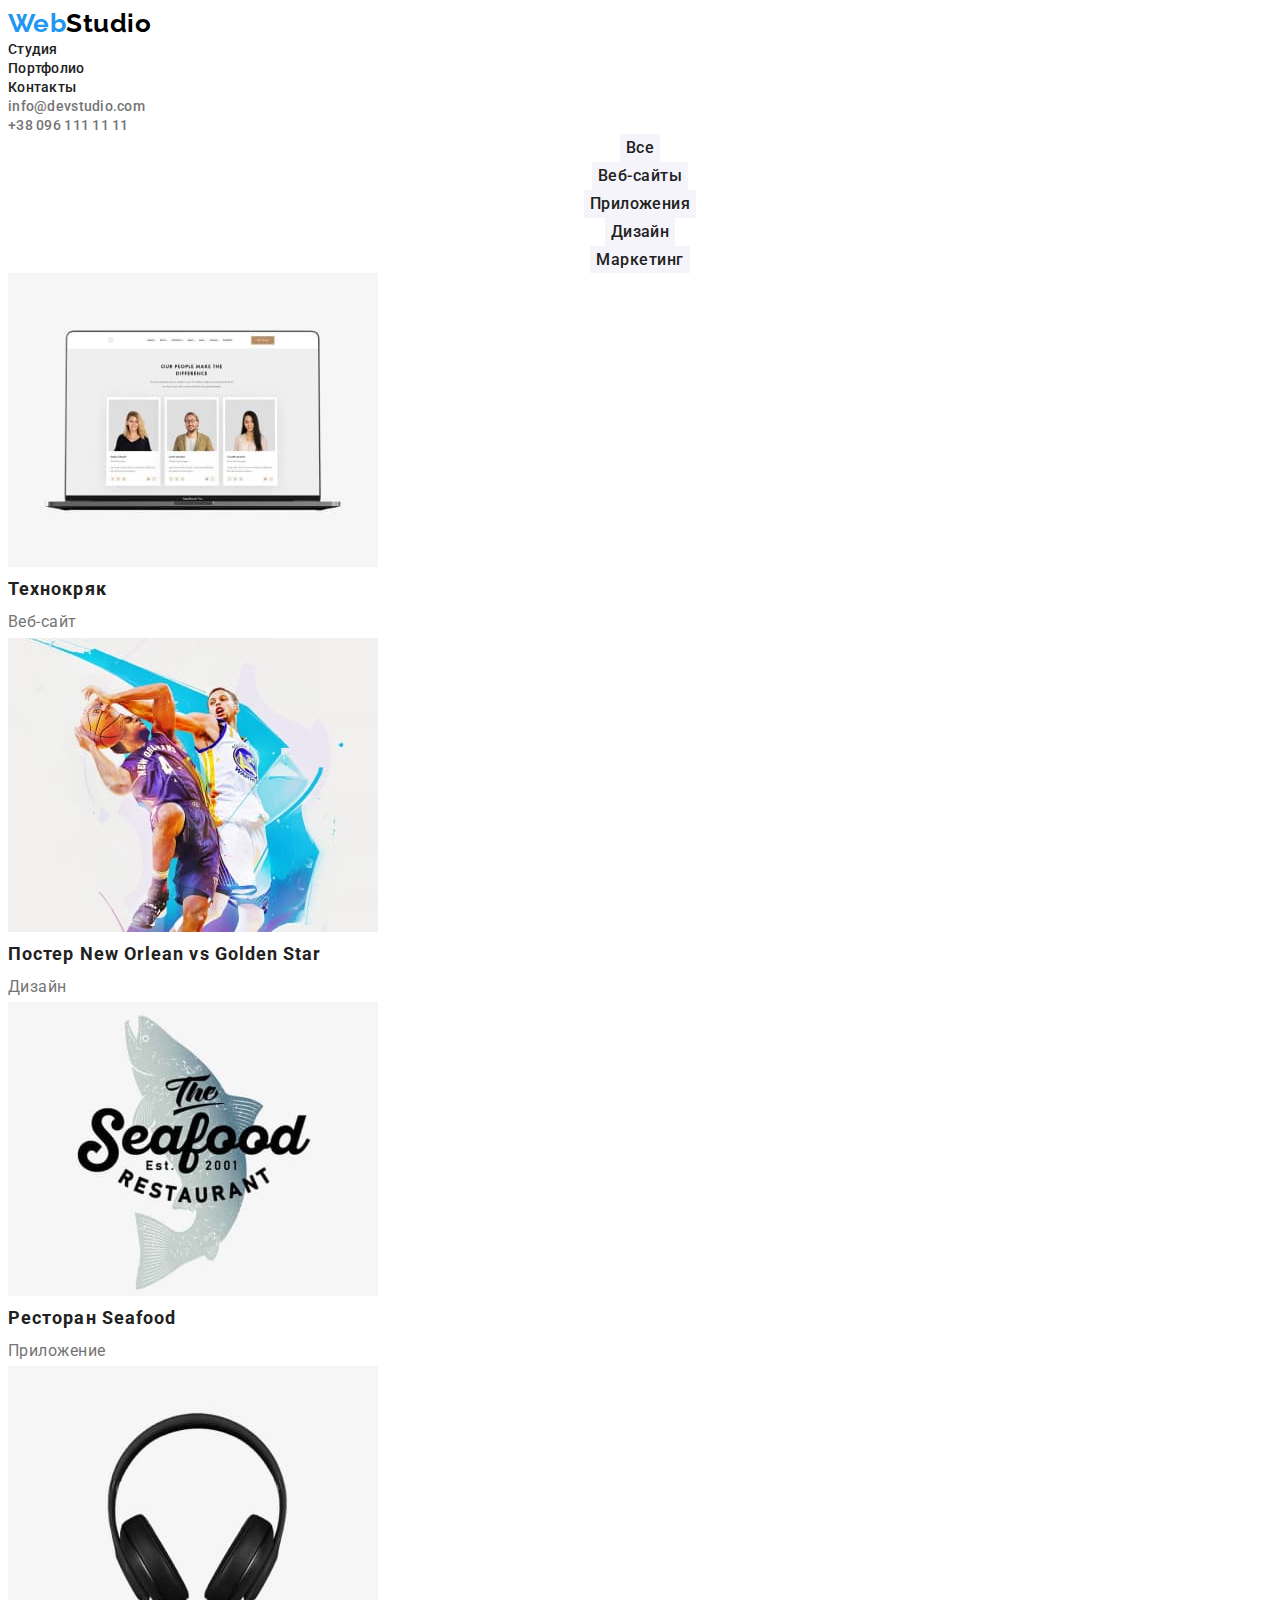
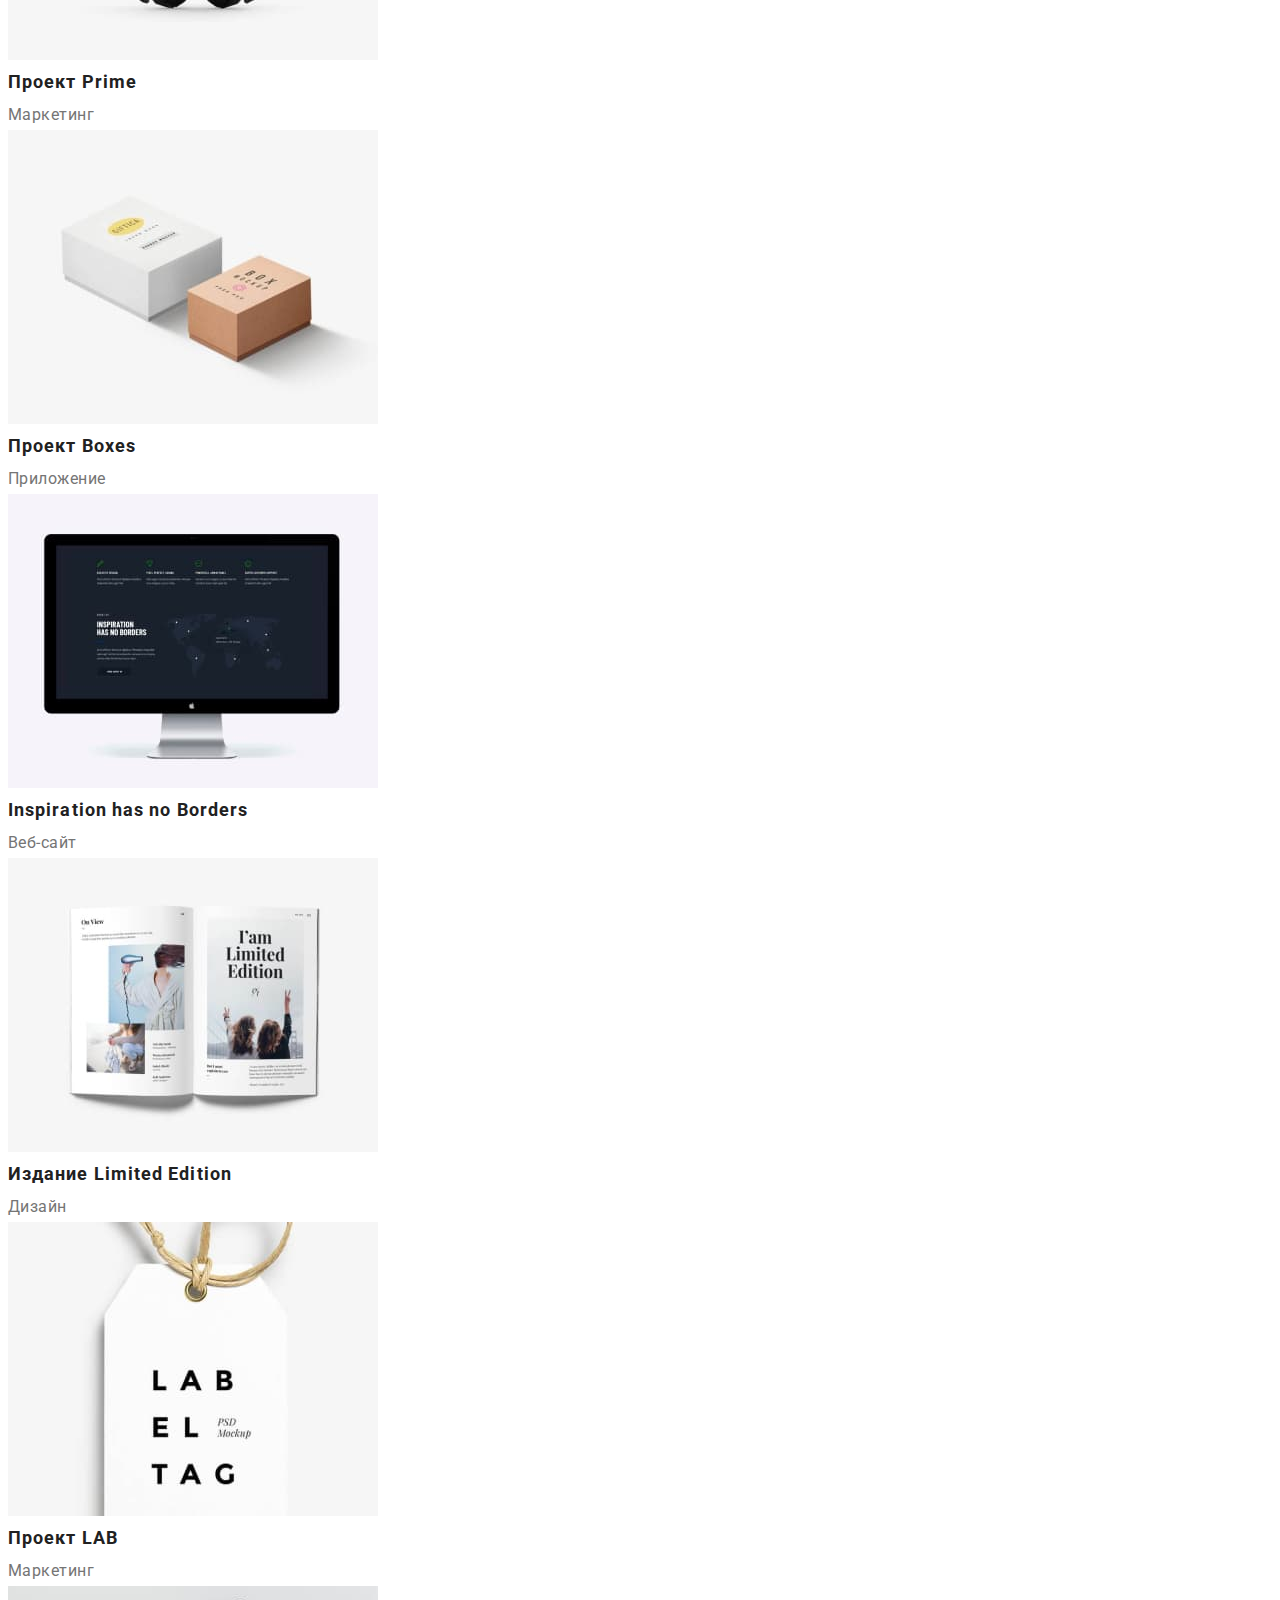
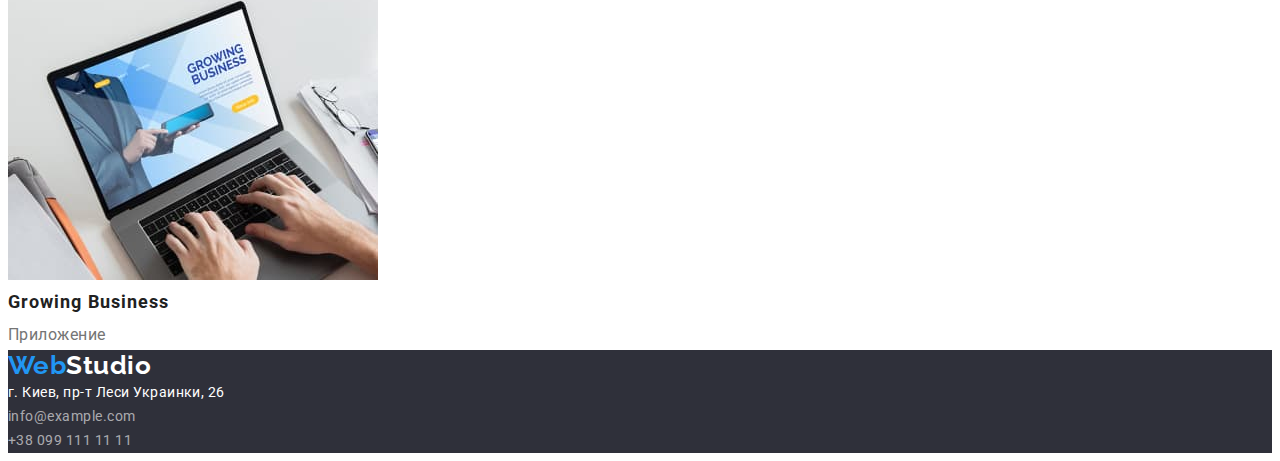
==== portfolio.html @ 03d8e072 "Home task 3 start" ====
<!DOCTYPE html>
<html lang="ru">
<head>
    <meta charset="UTF-8">
    <meta http-equiv="X-UA-Compatible" content="IE=edge">
    <meta name="viewport" content="width=device-width, initial-scale=1.0">
    <title lang="en">Webstudio</title>
    <link rel="preconnect" href="https://fonts.googleapis.com">
    <link rel="preconnect" href="https://fonts.gstatic.com" crossorigin>
    <link href="https://fonts.googleapis.com/css2?family=Raleway:wght@700&family=Roboto:wght@400;500;700;900&display=swap" rel="stylesheet">
    <link rel="stylesheet" href="./css/styles.css">
</head>
<body>
    <header>
        <a href="" lang="en" class="logo link">Web<span class="logo-part">Studio</span></a>
         <nav>
          <ul class="list">
            <li>
              <a href="./index.html" class="site-nav link">Студия</a>
            </li>
            <li>
                <a href="#" class="site-nav link">Портфолио</a>
            </li>
            <li>
                <a href="#" class="site-nav link">Контакты</a>
            </li>
          </ul>
         </nav>
         <ul class="list">
            <li>
                <a href="mailto:info@devstudio.com" class="nav-link link">info@devstudio.com</a>
            </li>
            <li>
                <a href="tel:+380961111111" class="nav-link link">+38 096 111 11 11</a>
            </li>
         </ul>
    </header>
    <main>
        <section>
             <h1 hidden>Filtr-buttons</h2>
            <ul class="btn-list list">
                <li><button type="button" class="about-btn">Все</button></li>
                <li><button type="button" class="about-btn">Веб-сайты</button></li>
                <li><button type="button" class="about-btn">Приложения</button></li>
                <li><button type="button" class="about-btn">Дизайн</button></li>
                <li><button type="button" class="about-btn">Маркетинг</button></li>
            </ul>
            <ul class="list">
                <li>
                    <a href="#" class="link">
                    <img src="./img ht2/our-people.jpg" 
                    alt="photos-our-people"
                    width="370" 
                    height="294">               
                    <h2 class="portfolio-title">Технокряк</h2>
                    <p class="portfolio-text">Веб-сайт</p>
                    </a> 
                </li>
                <li>
                    <a href="#" class="link">
                    <img src="./img ht2/poster-new-orlean.jpg" 
                    alt="poster-new-orlean-vs-golden-star"
                    width="370" 
                    height="294">
                    <h2 class="portfolio-title">Постер <span lang="en">New Orlean vs Golden Star</span></h2>
                    <p class="portfolio-text">Дизайн</p>
                    </a>
                </li>
                <li>
                    <a href="#" class="link">
                    <img src="./img ht2/seafood-rest.jpg" 
                    alt="photo-logo-seafood-restaurant"
                    width="370" 
                    height="294">
                    <h2 class="portfolio-title">Ресторан <span lang="en">Seafood</span></h2>
                    <p class="portfolio-text">Приложение</p>
                    </a>
                </li>
                <li>
                    <a href="#" class="link">
                    <img src="./img ht2/project-mark.jpg" 
                    alt="photo-headphones"
                    width="370" 
                    height="294">
                    <h2 class="portfolio-title">Проект <span lang="en">Prime</span></h2>
                    <p class="portfolio-text">Маркетинг</p>
                    </a>
                </li>
                <li>
                    <a href="#" class="link">
                    <img src="./img ht2/project-boxes.jpg" 
                    alt="photo-boxes"
                    width="370" 
                    height="294">
                    <h2 class="portfolio-title">Проект <span lang="en">Boxes</span></h2>
                    <p class="portfolio-text">Приложение</p>
                    </a>
                </li>
                <li>
                    <a href="#" class="link">
                    <img src="./img ht2/inspiration-comp.jpg" 
                    alt="photo-computer"
                    width="370" 
                    height="294">
                    <h2 lang="en" class="portfolio-title">Inspiration has no Borders</h2>
                    <p class="portfolio-text">Веб-сайт</p>
                    </a>
                </li>
                <li>
                    <a href="#" class="link">
                    <img src="./img ht2/edition.jpg" 
                    alt="photo-book-limited-edition"
                    width="370" 
                    height="294">
                    <h2 class="portfolio-title">Издание <span lang="en">Limited Edition</span></h2>
                    <p class="portfolio-text">Дизайн</p>
                    </a>
                </li>
                <li>
                    <a href="#" class="link">
                    <img src="./img ht2/project-lab.jpg" 
                    alt="photo-label-tag"
                    width="370" 
                    height="294">
                    <h2 class="portfolio-title">Проект <span lang="en">LAB</span></h2>
                    <p class="portfolio-text">Маркетинг</p>
                    </a>
                </li>
                <li>
                    <a href="#" class="link">
                    <img src="./img ht2/growing-business.jpg" 
                    alt="photo-computer-with-an-inscription"
                    width="370" 
                    height="294">
                    <h2 lang="en" class="portfolio-title">Growing Business</h2>
                    <p class="portfolio-text">Приложение</p>
                    </a>
                </li>
            </ul>
        </section>
    </main>
    <footer class="footer">
            <a href="#" lang="en" class="logo link">Web<span class="part-second">Studio</span></a>
            <address class="address-section">
                <p class="address-text">г. Киев, пр-т Леси Украинки, 26</p>
                <ul class="list">
                    <li>
                        <a href="mailto:info@example.com" class="foot-link link">info@example.com</a>
                    </li>
                    <li>
                        <a href="tel:+380991111111" class="foot-link link">+38 099 111 11 11</a>
                    </li>                   
                </ul>
                 </address>         
    </footer>
</body>
</html>
---- css/styles.css ----
:root {
    --main-title-color:#FFFFFF;
    --secondary-title-color:#212121;
    --about-btn-color:#212121;
    --text-color:#757575;
    --part-second-logo-color-foot:#ffffff;
}

p, 
h1, 
h2, 
h3, 
h4, 
h5, 
h6 {
    margin: 0;
}

ul {
    margin: 0;
    padding-left: 0;
}

button {
    cursor: pointer;
}

address {
    font-style: normal;
}

body {
    font-family: 'Roboto', sans-serif;
    letter-spacing: 0.03em;
}

.container {
    width: 1200px;
    padding-left: 15px;
    padding-right: 15px;
    margin-left: auto;
    margin-right: auto;
    outline: 2px solid red;
}

.header {
padding-top: 24px;
padding-bottom: 25px;
}

.logo {
    font-family: 'Raleway';
    font-weight: 700;
    font-size: 26px;
    line-height: 1.19;
    color: #2196F3;
}

.logo-part {    
    color: #000000;
}

.part-second {
    color:var(--part-second-logo-color-foot);
}

.list {
    list-style: none;
}

.site-nav {   
font-weight: 500;
font-size: 14px;
line-height: 1.14;
letter-spacing: 0.02em;
color: #212121;
}

.site-nav:hover, 
.site-nav:focus{    
color: #2196F3;
}

.link {
text-decoration: none;
}

.nav-link {
font-weight: 500;
font-size: 14px;
line-height: 1.14;
letter-spacing: 0.02em;
color: #757575;
}

.nav-link:hover, 
.nav-link:focus{
    color: #2196F3;
}

.hero{
background: #2F303A;
padding-top: 200px;
padding-bottom: 200px;
}

.hero-title {
font-weight: 900;
font-size: 44px;
line-height: 1.36;
text-align: center;
letter-spacing: 0.06em;
text-transform: uppercase;
color:var(--main-title-color);
margin-bottom: 30px;
max-width: 696px;
}

.button {
font-family: 'Roboto';
font-weight: 700;
font-size: 16px;
line-height: 1.88;
align-items: center;
text-align: center;
letter-spacing: 0.06em;
color: #FFFFFF;
background: #2196F3;
max-width: 200px;
display: block;
margin: 0 auto;
}

.particulars {
    padding-top: 94px;
    padding-bottom: 94px;
}

.Particular-qualities-title {
font-weight: 700;
font-size: 14px;
line-height: 1.14;
text-transform: uppercase;
color:var(--secondary-title-color);
margin-bottom: 10px;
}

.Particular-qualities-text {
font-size: 14px;
line-height: 1.71;
color:var(--text-color);
max-width: 270px;
}

.doing {
padding-bottom: 94px;
}

.doing-title, 
.team-title {
font-weight: 700;
font-size: 36px;
line-height: 1.17;
text-align: center;
color:var(--secondary-title-color);
background-color: #FFFFFF;
}

.doing-title {
    margin-bottom: 50px;
}

.container-team-back {
    width: 270px;
    height: 368px;
    border-radius: 0px 0px 4px 4px;
    background: #FFFFFF;
}

.section-team {
background: #F5F4FA;
}

.team-person {
font-weight: 500;
font-size: 16px;
line-height: 1.19;
color: #212121;
}

.team-text {
font-size: 16px;
line-height: 1.19;
color:var(--text-color);
}

.address-section {
    font-style: normal;
}

.address-text,
.foot-link {
font-size: 14px;
line-height: 1.71;
}

.address-text {
    color: #FFFFFF;
}

.foot-link {
color: rgba(255, 255, 255, 0.6);
} 

.foot-link:hover, 
.foot-link:focus {
color: #2196F3
}


.footer{
background: #2F303A;
}

.btn-list {
text-align: center;
}

.about-btn {
font-family: 'Roboto';
font-weight: 500;
font-size: 16px;
line-height: 1.62;
text-align: center;
letter-spacing: 0.03em;
color:var(--about-btn-color);
background: #F5F4FA;
border: none;
}

.about-btn:hover, 
.about-btn:focus {
    background: #2196F3;
    color: #FFFFFF;
}

.portfolio-title {
font-weight: 700;
font-size: 18px;
line-height: 2;
letter-spacing: 0.06em;
color:var(--secondary-title-color);
}

.portfolio-text {
font-size: 16px;
line-height: 1.88;
color:var(--text-color);
}
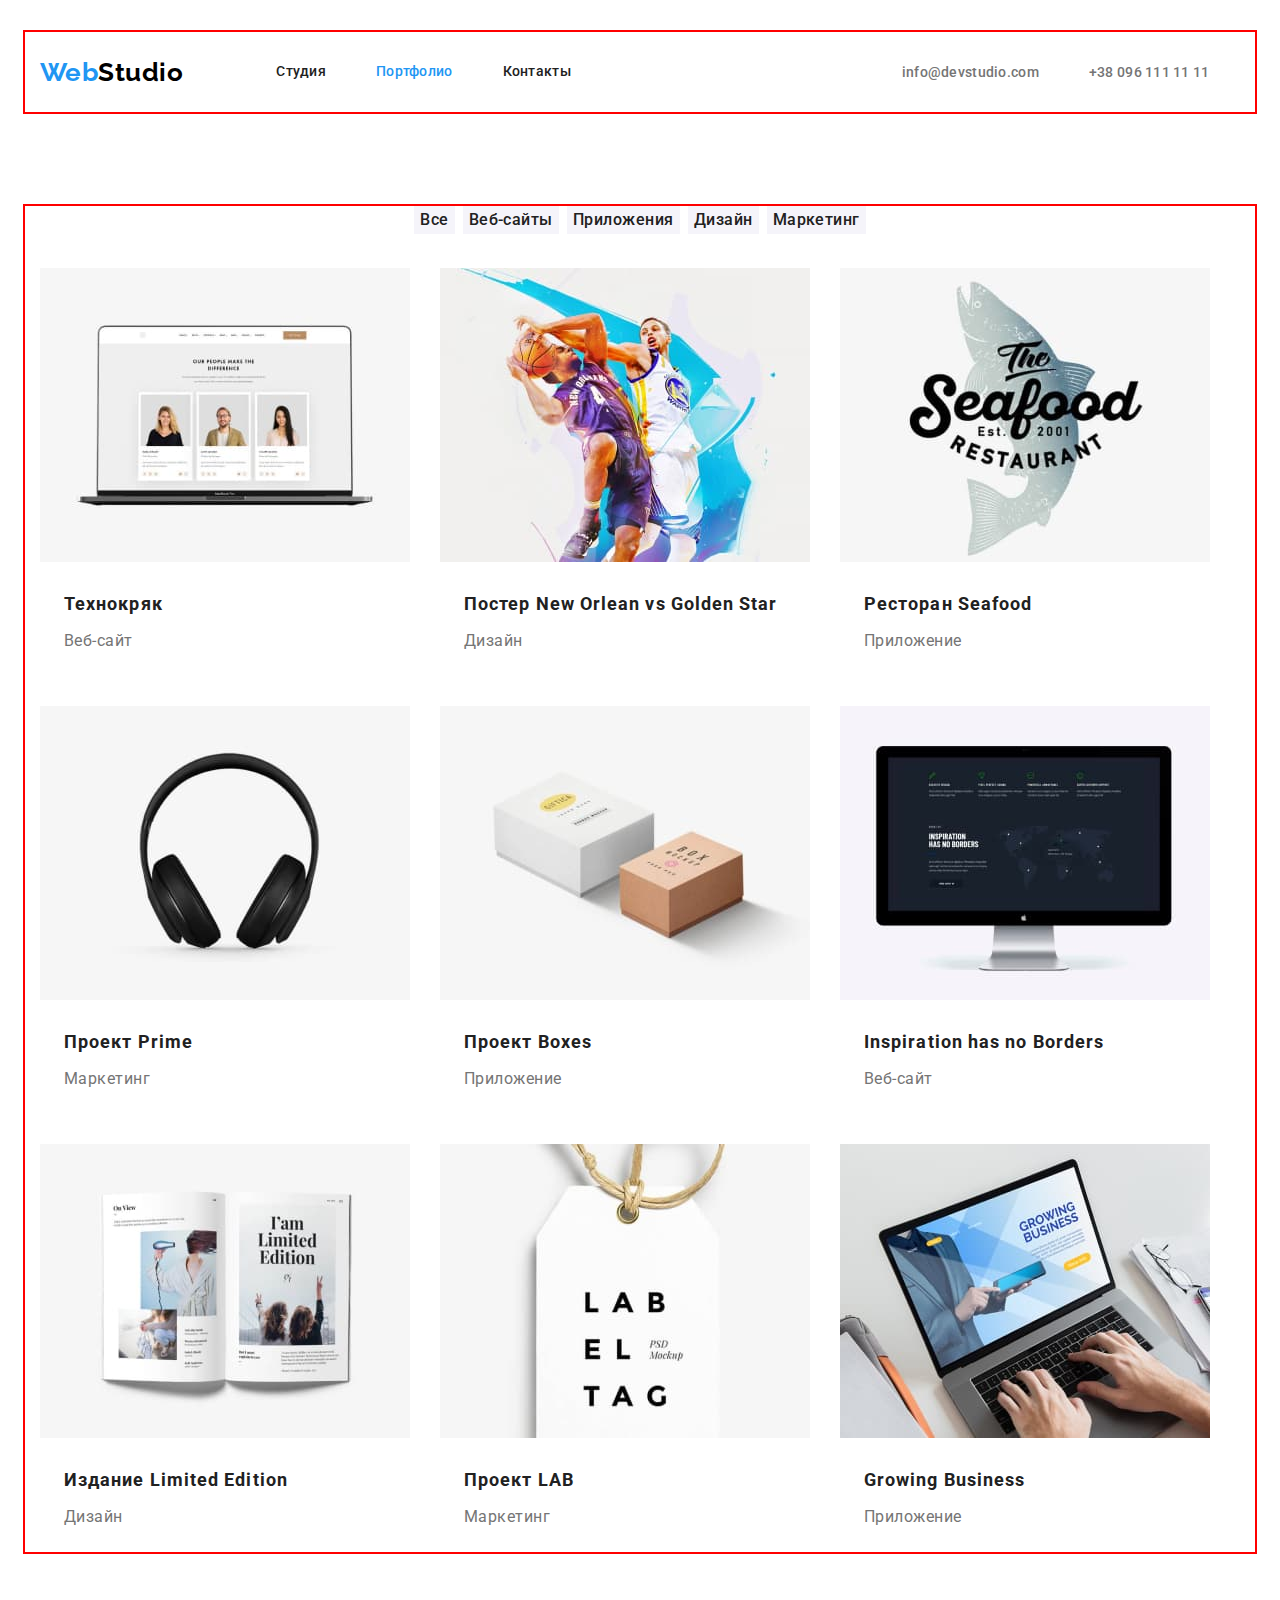
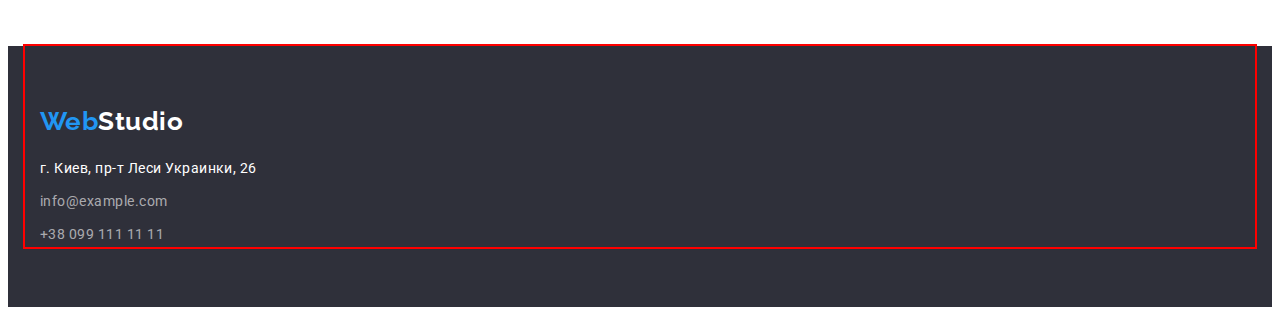
==== commit 737e5182: "Home task 3 (30/07)" ====
--- a/portfolio.html
+++ b/portfolio.html
@@ -11,42 +11,45 @@
     <link rel="stylesheet" href="./css/styles.css">
 </head>
 <body>
-    <header>
-        <a href="" lang="en" class="logo link">Web<span class="logo-part">Studio</span></a>
-         <nav>
-          <ul class="list">
-            <li>
+     <header class="header portfolio">
+        <div class="container one-line"> 
+         <a href="#" lang="en" class="logo link logomg">Web<span class="logo-part">Studio</span></a>
+         <nav class="header-nav">
+          <ul class="nav-list list">
+            <li class="item">
               <a href="./index.html" class="site-nav link">Студия</a>
             </li>
-            <li>
-                <a href="#" class="site-nav link">Портфолио</a>
+            <li class="item">
+                <a href="#" class="site-nav link current">Портфолио</a>
             </li>
-            <li>
+            <li class="item"> 
                 <a href="#" class="site-nav link">Контакты</a>
             </li>
           </ul>
          </nav>
-         <ul class="list">
-            <li>
+         <ul class="links list">
+            <li class="item">
                 <a href="mailto:info@devstudio.com" class="nav-link link">info@devstudio.com</a>
             </li>
-            <li>
+            <li class="links-item item">
                 <a href="tel:+380961111111" class="nav-link link">+38 096 111 11 11</a>
             </li>
          </ul>
+         </div>
     </header>
     <main>
-        <section>
+        <section class="sect-filtr-buttons">
+            <div class="container">
              <h1 hidden>Filtr-buttons</h2>
             <ul class="btn-list list">
-                <li><button type="button" class="about-btn">Все</button></li>
-                <li><button type="button" class="about-btn">Веб-сайты</button></li>
-                <li><button type="button" class="about-btn">Приложения</button></li>
-                <li><button type="button" class="about-btn">Дизайн</button></li>
-                <li><button type="button" class="about-btn">Маркетинг</button></li>
+                <li class="btn-item"><button type="button" class="about-btn">Все</button></li>
+                <li class="btn-item"><button type="button" class="about-btn">Веб-сайты</button></li>
+                <li class="btn-item"><button type="button" class="about-btn">Приложения</button></li>
+                <li class="btn-item"><button type="button" class="about-btn">Дизайн</button></li>
+                <li class="btn-item"><button type="button" class="about-btn">Маркетинг</button></li>
             </ul>
-            <ul class="list">
-                <li>
+            <ul class="portfolio-list list">
+                <li class="portfolio-item">
                     <a href="#" class="link">
                     <img src="./img ht2/our-people.jpg" 
                     alt="photos-our-people"
@@ -56,7 +59,7 @@
                     <p class="portfolio-text">Веб-сайт</p>
                     </a> 
                 </li>
-                <li>
+                <li class="portfolio-item">
                     <a href="#" class="link">
                     <img src="./img ht2/poster-new-orlean.jpg" 
                     alt="poster-new-orlean-vs-golden-star"
@@ -66,7 +69,7 @@
                     <p class="portfolio-text">Дизайн</p>
                     </a>
                 </li>
-                <li>
+                <li class="portfolio-item">
                     <a href="#" class="link">
                     <img src="./img ht2/seafood-rest.jpg" 
                     alt="photo-logo-seafood-restaurant"
@@ -76,7 +79,7 @@
                     <p class="portfolio-text">Приложение</p>
                     </a>
                 </li>
-                <li>
+                <li class="portfolio-item">
                     <a href="#" class="link">
                     <img src="./img ht2/project-mark.jpg" 
                     alt="photo-headphones"
@@ -86,7 +89,7 @@
                     <p class="portfolio-text">Маркетинг</p>
                     </a>
                 </li>
-                <li>
+                <li class="portfolio-item">
                     <a href="#" class="link">
                     <img src="./img ht2/project-boxes.jpg" 
                     alt="photo-boxes"
@@ -96,7 +99,7 @@
                     <p class="portfolio-text">Приложение</p>
                     </a>
                 </li>
-                <li>
+                <li class="portfolio-item">
                     <a href="#" class="link">
                     <img src="./img ht2/inspiration-comp.jpg" 
                     alt="photo-computer"
@@ -106,7 +109,7 @@
                     <p class="portfolio-text">Веб-сайт</p>
                     </a>
                 </li>
-                <li>
+                <li class="portfolio-item">
                     <a href="#" class="link">
                     <img src="./img ht2/edition.jpg" 
                     alt="photo-book-limited-edition"
@@ -116,7 +119,7 @@
                     <p class="portfolio-text">Дизайн</p>
                     </a>
                 </li>
-                <li>
+                <li class="portfolio-item">
                     <a href="#" class="link">
                     <img src="./img ht2/project-lab.jpg" 
                     alt="photo-label-tag"
@@ -126,7 +129,7 @@
                     <p class="portfolio-text">Маркетинг</p>
                     </a>
                 </li>
-                <li>
+                <li class="portfolio-item">
                     <a href="#" class="link">
                     <img src="./img ht2/growing-business.jpg" 
                     alt="photo-computer-with-an-inscription"
@@ -137,21 +140,24 @@
                     </a>
                 </li>
             </ul>
+            </div>
         </section>
     </main>
     <footer class="footer">
-            <a href="#" lang="en" class="logo link">Web<span class="part-second">Studio</span></a>
+            <div class="container">
+            <a href="#" lang="en" class="logo foot link">Web<span class="part-second">Studio</span></a>
             <address class="address-section">
                 <p class="address-text">г. Киев, пр-т Леси Украинки, 26</p>
                 <ul class="list">
-                    <li>
+                    <li class="list-item-footer">
                         <a href="mailto:info@example.com" class="foot-link link">info@example.com</a>
                     </li>
-                    <li>
-                        <a href="tel:+380991111111" class="foot-link link">+38 099 111 11 11</a>
+                    <li class="list-item-footer">
+                        <a href="tel:+380991111111" class="foot-link last link">+38 099 111 11 11</a>
                     </li>                   
                 </ul>
-                 </address>         
+                 </address> 
+        </div>           
     </footer>
 </body>
 </html>--- a/css/styles.css
+++ b/css/styles.css
@@ -45,16 +45,20 @@
 
 .header {
 padding-top: 24px;
-padding-bottom: 25px;
+}
+
+.portfolio {
+    margin-bottom: 94px;
 }
 
 .logo {
+    display: block;
     font-family: 'Raleway';
     font-weight: 700;
     font-size: 26px;
     line-height: 1.19;
     color: #2196F3;
-}
+    }
 
 .logo-part {    
     color: #000000;
@@ -62,23 +66,64 @@
 
 .part-second {
     color:var(--part-second-logo-color-foot);
+    margin-bottom: 20px;
+}
+
+.logomg {
+    margin-right: 93px;
+}
+
+/* .links-item {
+    margin-right: 50px;
+} */
+
+.links-item {
+    margin-right: 0;
+    margin-left: 50px;
+}
+
+.nav-list,
+.links {
+    display: flex;
+}
+
+.links {
+    margin-left: 331px;
 }
 
 .list {
     list-style: none;
 }
 
+.one-line {
+    display: flex;
+    align-items: center;
+}
+
+.nav-list .item:not(:last-child) {
+margin-right: 50px;
+}
+
 .site-nav {   
+display: flex;
+padding-top: 32px;
+padding-bottom: 32px;
+
+color: #212121;
 font-weight: 500;
 font-size: 14px;
 line-height: 1.14;
 letter-spacing: 0.02em;
-color: #212121;
+
 }
 
 .site-nav:hover, 
-.site-nav:focus{    
+.site-nav:focus {    
 color: #2196F3;
+}
+
+.current {
+    color: #2196F3;
 }
 
 .link {
@@ -98,6 +143,14 @@
     color: #2196F3;
 }
 
+.links {
+    display: flex;
+}
+
+.links .item+.item {
+    margin-left: 50px;
+}
+
 .hero{
 background: #2F303A;
 padding-top: 200px;
@@ -114,6 +167,9 @@
 color:var(--main-title-color);
 margin-bottom: 30px;
 max-width: 696px;
+height: 120px;
+margin-left: auto;
+margin-right: auto;
 }
 
 .button {
@@ -134,6 +190,14 @@
 .particulars {
     padding-top: 94px;
     padding-bottom: 94px;
+}
+
+.particulars-list {
+    display: flex;
+}
+
+.particulars-item:not(:last-child) {
+    margin-right: 30px;
 }
 
 .Particular-qualities-title {
@@ -153,7 +217,24 @@
 }
 
 .doing {
-padding-bottom: 94px;
+    margin-bottom: 94px;
+}
+
+.doing-img {
+display: block;    
+padding-bottom: 0;
+}
+
+.doing-list {
+    display: flex;
+}
+
+.doing-item {
+    padding-bottom: 0;
+}
+
+.doing-item:not(:last-child) {
+margin-right: 30px;
 }
 
 .doing-title, 
@@ -166,22 +247,45 @@
 background-color: #FFFFFF;
 }
 
+.team-title {
+background: #F5F4FA;
+margin-bottom: 50px;
+} 
+
 .doing-title {
     margin-bottom: 50px;
 }
 
 .container-team-back {
-    width: 270px;
+        width: 270px;
     height: 368px;
     border-radius: 0px 0px 4px 4px;
     background: #FFFFFF;
 }
 
+.img {
+    display: block;
+}
+
 .section-team {
 background: #F5F4FA;
-}
+padding-bottom: 94px;
+}
+
+.team-list {
+display: flex;
+}
+
+.team-item:not(:last-child) {
+    margin-right: 30px;
+}
+
 
 .team-person {
+margin-top: 30px;
+margin-bottom: 10px;
+text-align: center;
+
 font-weight: 500;
 font-size: 16px;
 line-height: 1.19;
@@ -189,9 +293,15 @@
 }
 
 .team-text {
+text-align: center;
 font-size: 16px;
 line-height: 1.19;
 color:var(--text-color);
+}
+
+.foot {
+    margin-bottom: 20px;
+    padding-top: 60px;
 }
 
 .address-section {
@@ -205,6 +315,7 @@
 }
 
 .address-text {
+    margin-bottom: 9px;
     color: #FFFFFF;
 }
 
@@ -212,6 +323,14 @@
 color: rgba(255, 255, 255, 0.6);
 } 
 
+.list-item-footer:not(:last-child) {
+margin-bottom: 9px;
+}
+
+.last {
+    margin-bottom: 0px;
+}
+
 .foot-link:hover, 
 .foot-link:focus {
 color: #2196F3
@@ -219,11 +338,31 @@
 
 
 .footer{
+padding-bottom: 60px;
 background: #2F303A;
 }
 
+/* .sect-filtr-buttons {
+padding-top: 94px;
+padding-bottom: 215px;
+} */
+
+.sect-filtr-buttons {
+margin-bottom: 94px;
+}
+
+.about-btn {
+    display: block;
+}
+
 .btn-list {
-text-align: center;
+    display: flex;
+    justify-content: center;
+    margin-bottom: 34px;
+}
+
+.btn-item:not(:last-child) {
+    margin-right: 8px;
 }
 
 .about-btn {
@@ -244,15 +383,40 @@
     color: #FFFFFF;
 }
 
+.portfolio-list {
+    display: flex;
+    flex-wrap: wrap;
+}
+
+.portfolio-item {
+    width: 370px;
+    margin-right: 30px;
+    margin-bottom: 30px;
+}
+
+.portfolio-item:nth-child(3n) {
+    margin-right: 0;
+}
+
+.portfolio-item:nth-last-child(-n+3) {
+    margin-bottom: 0;
+}
+
 .portfolio-title {
-font-weight: 700;
-font-size: 18px;
-line-height: 2;
-letter-spacing: 0.06em;
-color:var(--secondary-title-color);
+    margin-top: 20px;
+    margin-bottom: 4px;
+    padding-left: 24px;
+
+    font-weight: 700;
+    font-size: 18px;
+    line-height: 2;
+    letter-spacing: 0.06em;
+    color:var(--secondary-title-color);
 }
 
 .portfolio-text {
+padding-left: 24px;
+margin-bottom: 20px;
 font-size: 16px;
 line-height: 1.88;
 color:var(--text-color);
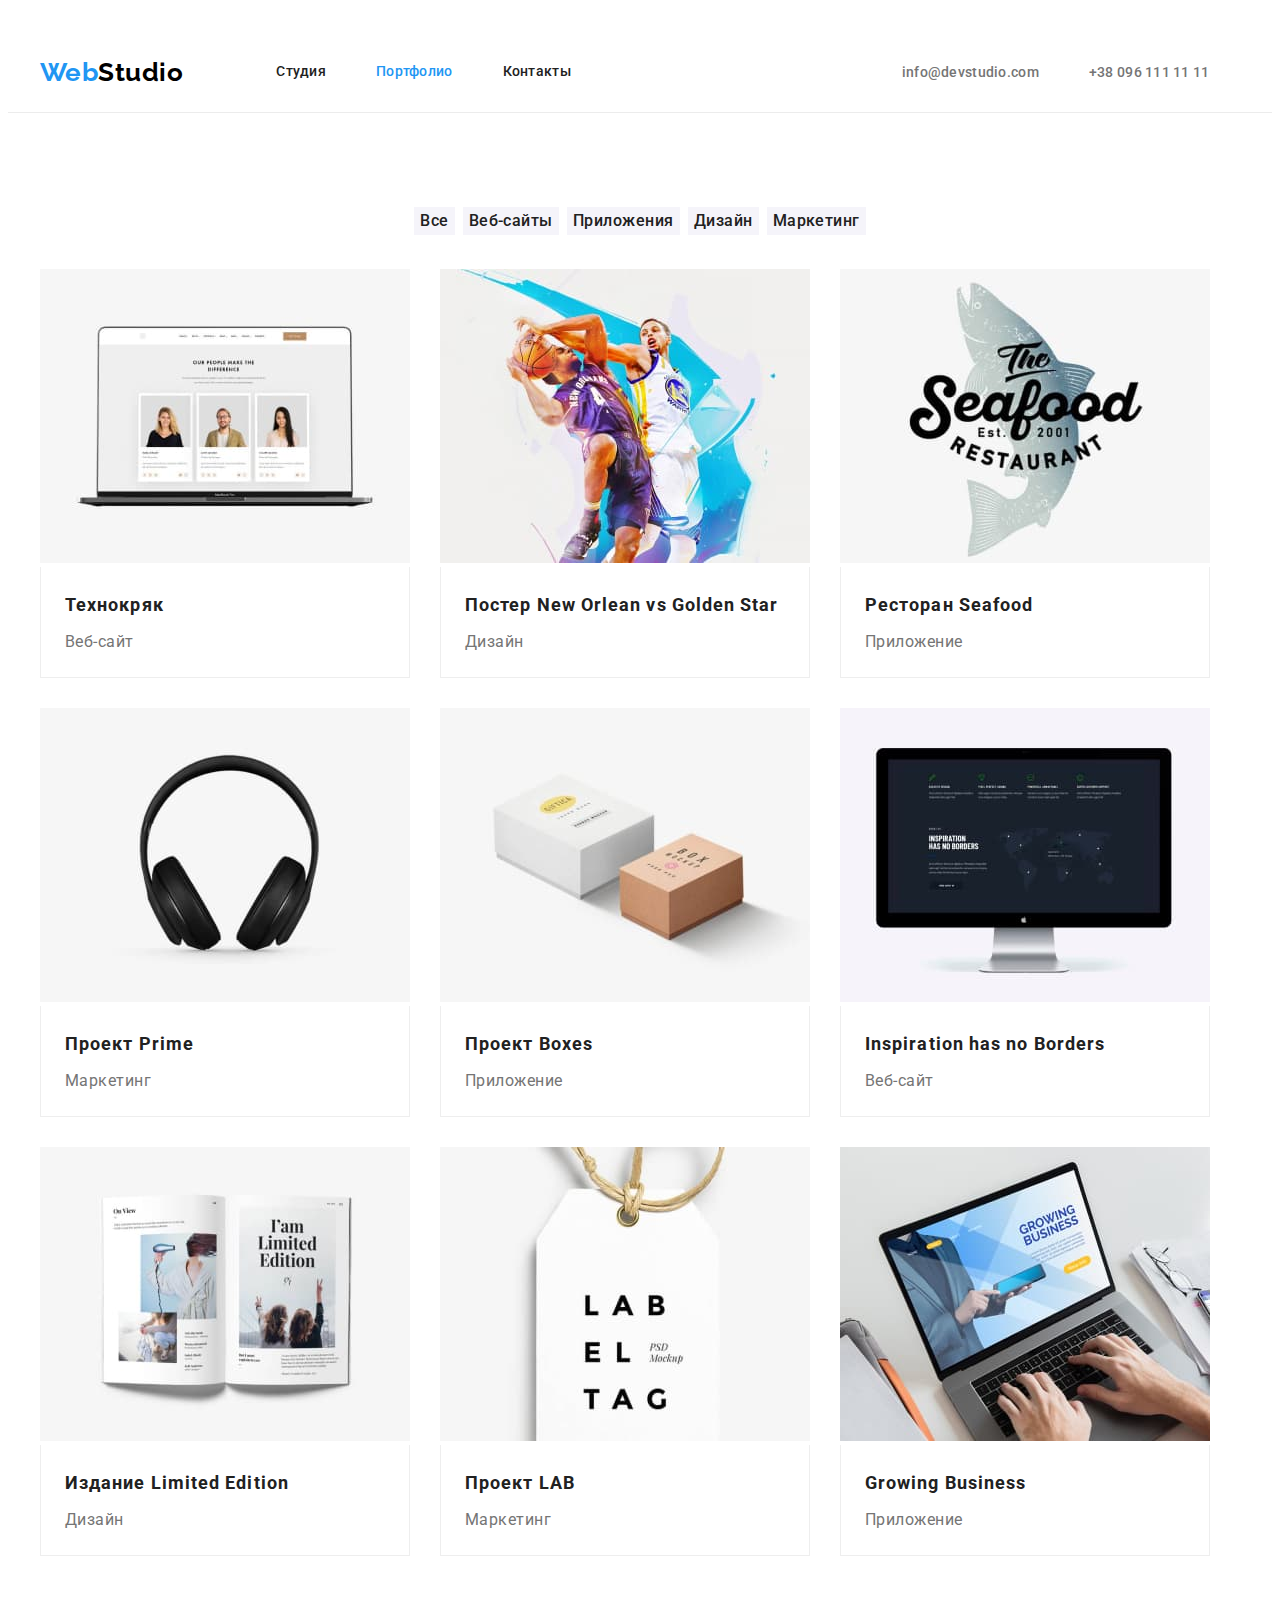
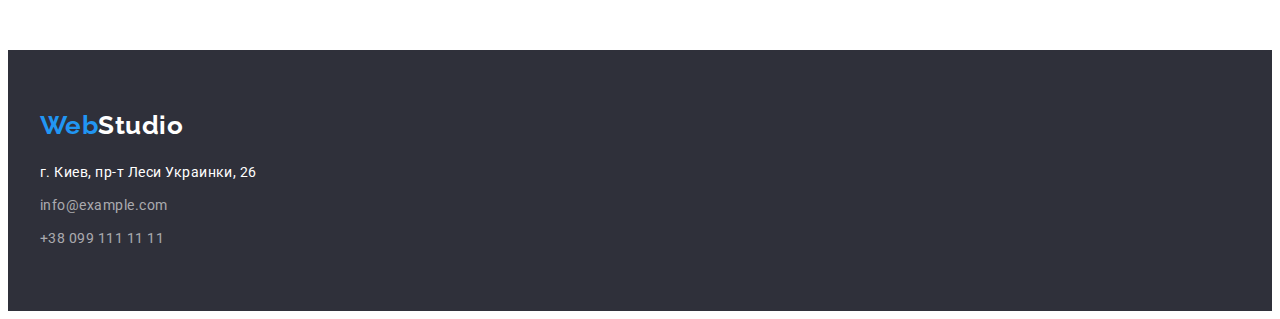
==== commit 17b796b6: "Home-task  3 (31/07)" ====
--- a/portfolio.html
+++ b/portfolio.html
@@ -51,13 +51,15 @@
             <ul class="portfolio-list list">
                 <li class="portfolio-item">
                     <a href="#" class="link">
-                    <img src="./img ht2/our-people.jpg" 
+                      <img src="./img ht2/our-people.jpg" 
                     alt="photos-our-people"
                     width="370" 
-                    height="294">               
+                    height="294">     
+                    <div class="border-portfolio">          
                     <h2 class="portfolio-title">Технокряк</h2>
                     <p class="portfolio-text">Веб-сайт</p>
-                    </a> 
+                    </div>
+                    </a>                     
                 </li>
                 <li class="portfolio-item">
                     <a href="#" class="link">
@@ -65,9 +67,11 @@
                     alt="poster-new-orlean-vs-golden-star"
                     width="370" 
                     height="294">
+                    <div class="border-portfolio"> 
                     <h2 class="portfolio-title">Постер <span lang="en">New Orlean vs Golden Star</span></h2>
                     <p class="portfolio-text">Дизайн</p>
-                    </a>
+                    </div>
+                    </a>                    
                 </li>
                 <li class="portfolio-item">
                     <a href="#" class="link">
@@ -75,8 +79,10 @@
                     alt="photo-logo-seafood-restaurant"
                     width="370" 
                     height="294">
+                    <div class="border-portfolio"> 
                     <h2 class="portfolio-title">Ресторан <span lang="en">Seafood</span></h2>
                     <p class="portfolio-text">Приложение</p>
+                    </div>
                     </a>
                 </li>
                 <li class="portfolio-item">
@@ -85,8 +91,10 @@
                     alt="photo-headphones"
                     width="370" 
                     height="294">
+                    <div class="border-portfolio"> 
                     <h2 class="portfolio-title">Проект <span lang="en">Prime</span></h2>
                     <p class="portfolio-text">Маркетинг</p>
+                    </div>
                     </a>
                 </li>
                 <li class="portfolio-item">
@@ -95,8 +103,10 @@
                     alt="photo-boxes"
                     width="370" 
                     height="294">
+                    <div class="border-portfolio">
                     <h2 class="portfolio-title">Проект <span lang="en">Boxes</span></h2>
                     <p class="portfolio-text">Приложение</p>
+                    </div>
                     </a>
                 </li>
                 <li class="portfolio-item">
@@ -105,8 +115,10 @@
                     alt="photo-computer"
                     width="370" 
                     height="294">
+                    <div class="border-portfolio">
                     <h2 lang="en" class="portfolio-title">Inspiration has no Borders</h2>
                     <p class="portfolio-text">Веб-сайт</p>
+                    </div>
                     </a>
                 </li>
                 <li class="portfolio-item">
@@ -115,8 +127,10 @@
                     alt="photo-book-limited-edition"
                     width="370" 
                     height="294">
+                    <div class="border-portfolio">
                     <h2 class="portfolio-title">Издание <span lang="en">Limited Edition</span></h2>
                     <p class="portfolio-text">Дизайн</p>
+                    </div>
                     </a>
                 </li>
                 <li class="portfolio-item">
@@ -125,8 +139,10 @@
                     alt="photo-label-tag"
                     width="370" 
                     height="294">
+                    <div class="border-portfolio">
                     <h2 class="portfolio-title">Проект <span lang="en">LAB</span></h2>
                     <p class="portfolio-text">Маркетинг</p>
+                    </div>
                     </a>
                 </li>
                 <li class="portfolio-item">
@@ -135,8 +151,10 @@
                     alt="photo-computer-with-an-inscription"
                     width="370" 
                     height="294">
+                    <div class="border-portfolio">
                     <h2 lang="en" class="portfolio-title">Growing Business</h2>
                     <p class="portfolio-text">Приложение</p>
+                    </div>
                     </a>
                 </li>
             </ul>
--- a/css/styles.css
+++ b/css/styles.css
@@ -40,8 +40,7 @@
     padding-right: 15px;
     margin-left: auto;
     margin-right: auto;
-    outline: 2px solid red;
-}
+    }
 
 .header {
 padding-top: 24px;
@@ -49,6 +48,7 @@
 
 .portfolio {
     margin-bottom: 94px;
+    border-bottom: 1px solid #ECECEC;
 }
 
 .logo {
@@ -217,7 +217,7 @@
 }
 
 .doing {
-    margin-bottom: 94px;
+    padding-bottom: 94px;
 }
 
 .doing-img {
@@ -342,11 +342,6 @@
 background: #2F303A;
 }
 
-/* .sect-filtr-buttons {
-padding-top: 94px;
-padding-bottom: 215px;
-} */
-
 .sect-filtr-buttons {
 margin-bottom: 94px;
 }
@@ -403,11 +398,11 @@
 }
 
 .portfolio-title {
-    margin-top: 20px;
+    padding-top: 20px;
     margin-bottom: 4px;
-    padding-left: 24px;
-
-    font-weight: 700;
+    margin-left: 24px;
+
+   font-weight: 700;
     font-size: 18px;
     line-height: 2;
     letter-spacing: 0.06em;
@@ -415,12 +410,18 @@
 }
 
 .portfolio-text {
-padding-left: 24px;
+margin-left: 24px;
 margin-bottom: 20px;
 font-size: 16px;
 line-height: 1.88;
 color:var(--text-color);
 }
 
-
-
+.border-portfolio {
+border-bottom: 1px solid #EEEEEE;
+border-left: 1px solid #EEEEEE;
+border-right: 1px solid #EEEEEE;
+}
+ 
+
+
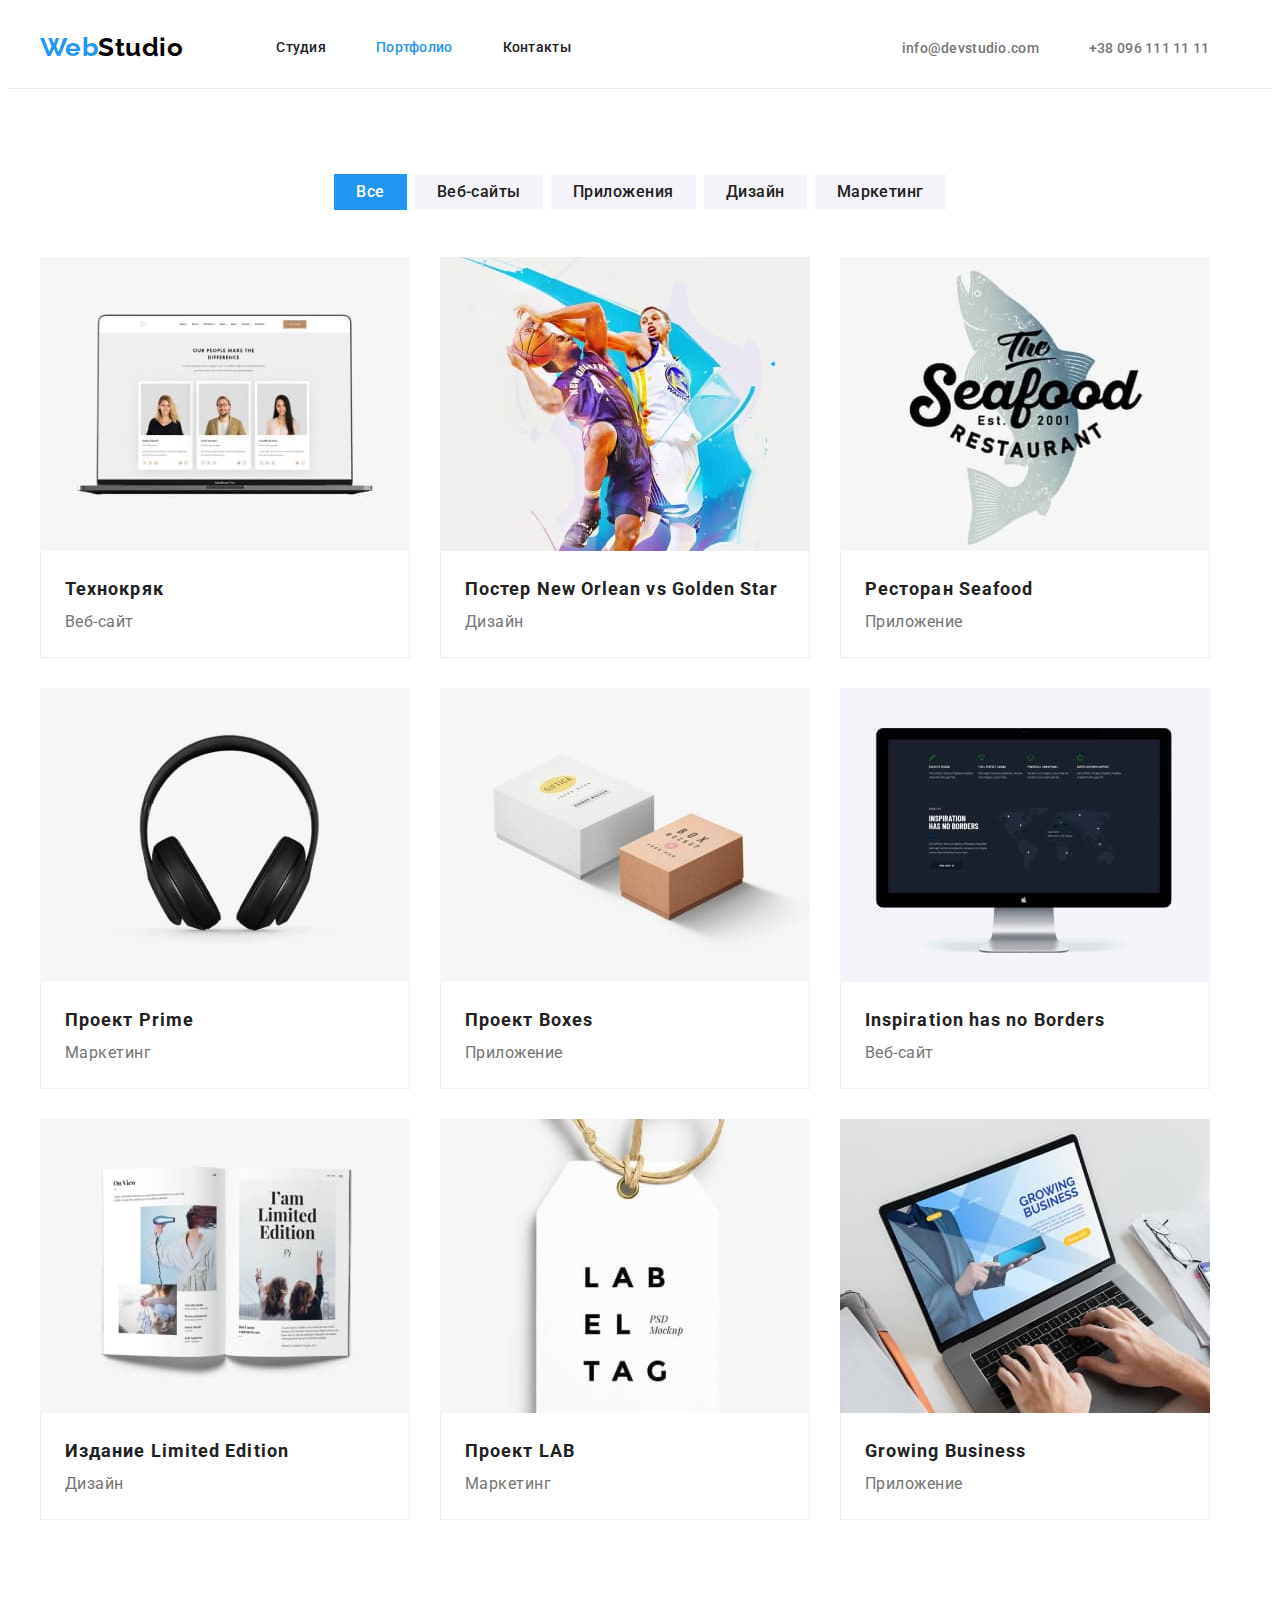
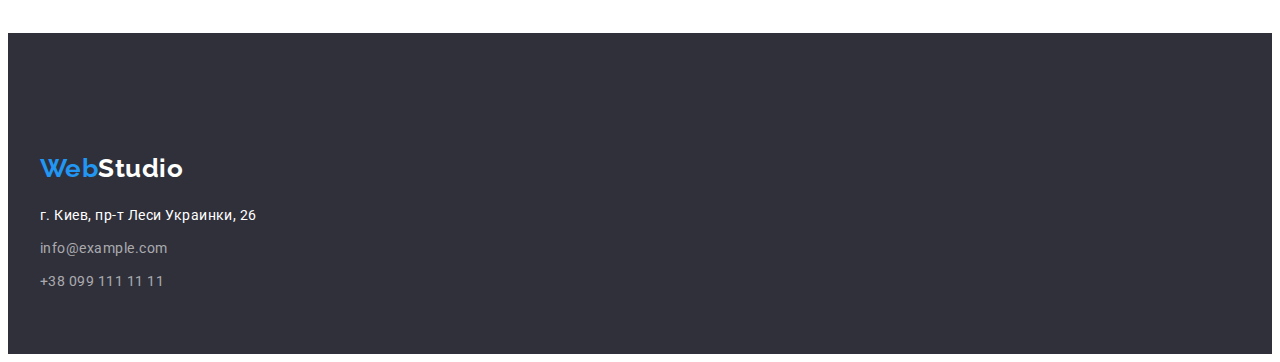
==== commit 8701f001: "Home-task 3 (01/08)" ====
--- a/portfolio.html
+++ b/portfolio.html
@@ -8,6 +8,7 @@
     <link rel="preconnect" href="https://fonts.googleapis.com">
     <link rel="preconnect" href="https://fonts.gstatic.com" crossorigin>
     <link href="https://fonts.googleapis.com/css2?family=Raleway:wght@700&family=Roboto:wght@400;500;700;900&display=swap" rel="stylesheet">
+    <link rel="stylesheet" href="https://cdnjs.cloudflare.com/ajax/libs/modern-normalize/1.1.0/modern-normalize.min.css" integrity="sha512-wpPYUAdjBVSE4KJnH1VR1HeZfpl1ub8YT/NKx4PuQ5NmX2tKuGu6U/JRp5y+Y8XG2tV+wKQpNHVUX03MfMFn9Q==" crossorigin="anonymous" referrerpolicy="no-referrer" />
     <link rel="stylesheet" href="./css/styles.css">
 </head>
 <body>
@@ -42,19 +43,19 @@
             <div class="container">
              <h1 hidden>Filtr-buttons</h2>
             <ul class="btn-list list">
-                <li class="btn-item"><button type="button" class="about-btn">Все</button></li>
-                <li class="btn-item"><button type="button" class="about-btn">Веб-сайты</button></li>
-                <li class="btn-item"><button type="button" class="about-btn">Приложения</button></li>
-                <li class="btn-item"><button type="button" class="about-btn">Дизайн</button></li>
-                <li class="btn-item"><button type="button" class="about-btn">Маркетинг</button></li>
+                <li class="btn-item"><button type="button" class="about-btn all">Все</button></li>
+                <li class="btn-item"><button type="button" class="about-btn clik">Веб-сайты</button></li>
+                <li class="btn-item"><button type="button" class="about-btn clik">Приложения</button></li>
+                <li class="btn-item"><button type="button" class="about-btn clik">Дизайн</button></li>
+                <li class="btn-item"><button type="button" class="about-btn clik">Маркетинг</button></li>
             </ul>
             <ul class="portfolio-list list">
                 <li class="portfolio-item">
                     <a href="#" class="link">
-                      <img src="./img ht2/our-people.jpg" 
+                      <img class="img-correct" src="./img ht2/our-people.jpg" 
                     alt="photos-our-people"
-                    width="370" 
-                    height="294">     
+                    width="370"
+                    height="294">
                     <div class="border-portfolio">          
                     <h2 class="portfolio-title">Технокряк</h2>
                     <p class="portfolio-text">Веб-сайт</p>
@@ -63,7 +64,7 @@
                 </li>
                 <li class="portfolio-item">
                     <a href="#" class="link">
-                    <img src="./img ht2/poster-new-orlean.jpg" 
+                    <img class="img-correct" src="./img ht2/poster-new-orlean.jpg" 
                     alt="poster-new-orlean-vs-golden-star"
                     width="370" 
                     height="294">
@@ -75,7 +76,7 @@
                 </li>
                 <li class="portfolio-item">
                     <a href="#" class="link">
-                    <img src="./img ht2/seafood-rest.jpg" 
+                    <img class="img-correct" src="./img ht2/seafood-rest.jpg" 
                     alt="photo-logo-seafood-restaurant"
                     width="370" 
                     height="294">
@@ -87,7 +88,7 @@
                 </li>
                 <li class="portfolio-item">
                     <a href="#" class="link">
-                    <img src="./img ht2/project-mark.jpg" 
+                    <img class="img-correct" src="./img ht2/project-mark.jpg" 
                     alt="photo-headphones"
                     width="370" 
                     height="294">
@@ -99,7 +100,7 @@
                 </li>
                 <li class="portfolio-item">
                     <a href="#" class="link">
-                    <img src="./img ht2/project-boxes.jpg" 
+                    <img class="img-correct" src="./img ht2/project-boxes.jpg" 
                     alt="photo-boxes"
                     width="370" 
                     height="294">
@@ -111,7 +112,7 @@
                 </li>
                 <li class="portfolio-item">
                     <a href="#" class="link">
-                    <img src="./img ht2/inspiration-comp.jpg" 
+                    <img class="img-correct" src="./img ht2/inspiration-comp.jpg" 
                     alt="photo-computer"
                     width="370" 
                     height="294">
@@ -123,7 +124,7 @@
                 </li>
                 <li class="portfolio-item">
                     <a href="#" class="link">
-                    <img src="./img ht2/edition.jpg" 
+                    <img class="img-correct" src="./img ht2/edition.jpg" 
                     alt="photo-book-limited-edition"
                     width="370" 
                     height="294">
@@ -135,7 +136,7 @@
                 </li>
                 <li class="portfolio-item">
                     <a href="#" class="link">
-                    <img src="./img ht2/project-lab.jpg" 
+                    <img class="img-correct" src="./img ht2/project-lab.jpg" 
                     alt="photo-label-tag"
                     width="370" 
                     height="294">
@@ -147,7 +148,7 @@
                 </li>
                 <li class="portfolio-item">
                     <a href="#" class="link">
-                    <img src="./img ht2/growing-business.jpg" 
+                    <img class="img-correct" src="./img ht2/growing-business.jpg" 
                     alt="photo-computer-with-an-inscription"
                     width="370" 
                     height="294">
--- a/css/styles.css
+++ b/css/styles.css
@@ -21,10 +21,6 @@
     padding-left: 0;
 }
 
-button {
-    cursor: pointer;
-}
-
 address {
     font-style: normal;
 }
@@ -40,15 +36,11 @@
     padding-right: 15px;
     margin-left: auto;
     margin-right: auto;
+    outline: #f32141;
     }
 
-.header {
-padding-top: 24px;
-}
-
 .portfolio {
-    margin-bottom: 94px;
-    border-bottom: 1px solid #ECECEC;
+   border-bottom: 1px solid #ECECEC;
 }
 
 .logo {
@@ -70,12 +62,10 @@
 }
 
 .logomg {
+    padding-top: 24px;
+    padding-bottom: 25px;
     margin-right: 93px;
 }
-
-/* .links-item {
-    margin-right: 50px;
-} */
 
 .links-item {
     margin-right: 0;
@@ -131,6 +121,8 @@
 }
 
 .nav-link {
+padding-top: 32px;
+padding-bottom: 32px;
 font-weight: 500;
 font-size: 14px;
 line-height: 1.14;
@@ -173,7 +165,14 @@
 }
 
 .button {
-font-family: 'Roboto';
+cursor: pointer;
+display: block;
+margin: 0 auto;
+border: 0;
+padding: 10px 32px;
+border-radius: 4px;
+
+font-family: inherit;
 font-weight: 700;
 font-size: 16px;
 line-height: 1.88;
@@ -181,10 +180,7 @@
 text-align: center;
 letter-spacing: 0.06em;
 color: #FFFFFF;
-background: #2196F3;
-max-width: 200px;
-display: block;
-margin: 0 auto;
+background: #2196F3; 
 }
 
 .particulars {
@@ -247,18 +243,19 @@
 background-color: #FFFFFF;
 }
 
-.team-title {
-background: #F5F4FA;
-margin-bottom: 50px;
-} 
-
 .doing-title {
     margin-bottom: 50px;
 }
 
+.team-title {
+margin-bottom: 50px;
+background: #F5F4FA;
+} 
+
 .container-team-back {
-        width: 270px;
-    height: 368px;
+    padding-top: 30px;
+    padding-bottom: 30px;
+    width: 270px;
     border-radius: 0px 0px 4px 4px;
     background: #FFFFFF;
 }
@@ -268,8 +265,9 @@
 }
 
 .section-team {
+padding-bottom: 94px;
+padding-top: 94px;
 background: #F5F4FA;
-padding-bottom: 94px;
 }
 
 .team-list {
@@ -280,11 +278,14 @@
     margin-right: 30px;
 }
 
+/* .container-team-back {
+    display: flex;
+} */
+
 
 .team-person {
-margin-top: 30px;
+text-align: center;
 margin-bottom: 10px;
-text-align: center;
 
 font-weight: 500;
 font-size: 16px;
@@ -338,22 +339,20 @@
 
 
 .footer{
+padding-top: 60px;
 padding-bottom: 60px;
 background: #2F303A;
 }
 
 .sect-filtr-buttons {
-margin-bottom: 94px;
-}
-
-.about-btn {
-    display: block;
+    padding-top: 85px;
+    padding-bottom: 113px;
 }
 
 .btn-list {
     display: flex;
     justify-content: center;
-    margin-bottom: 34px;
+    margin-bottom: 47px;
 }
 
 .btn-item:not(:last-child) {
@@ -361,7 +360,9 @@
 }
 
 .about-btn {
-font-family: 'Roboto';
+display: block;
+padding: 5px 22px;
+font-family: inherit;
 font-weight: 500;
 font-size: 16px;
 line-height: 1.62;
@@ -372,10 +373,15 @@
 border: none;
 }
 
-.about-btn:hover, 
-.about-btn:focus {
+.clik:hover, 
+.clik:focus {
     background: #2196F3;
     color: #FFFFFF;
+}
+
+.all {
+    background: #2196F3;
+    color: #FFFFFF
 }
 
 .portfolio-list {
@@ -397,12 +403,14 @@
     margin-bottom: 0;
 }
 
+.img-correct {
+     display: block;
+    max-width: 100%;
+    height: auto;
+}
+
 .portfolio-title {
-    padding-top: 20px;
-    margin-bottom: 4px;
-    margin-left: 24px;
-
-   font-weight: 700;
+    font-weight: 700;
     font-size: 18px;
     line-height: 2;
     letter-spacing: 0.06em;
@@ -410,14 +418,13 @@
 }
 
 .portfolio-text {
-margin-left: 24px;
-margin-bottom: 20px;
 font-size: 16px;
 line-height: 1.88;
 color:var(--text-color);
 }
 
 .border-portfolio {
+padding: 20px 24px;
 border-bottom: 1px solid #EEEEEE;
 border-left: 1px solid #EEEEEE;
 border-right: 1px solid #EEEEEE;
